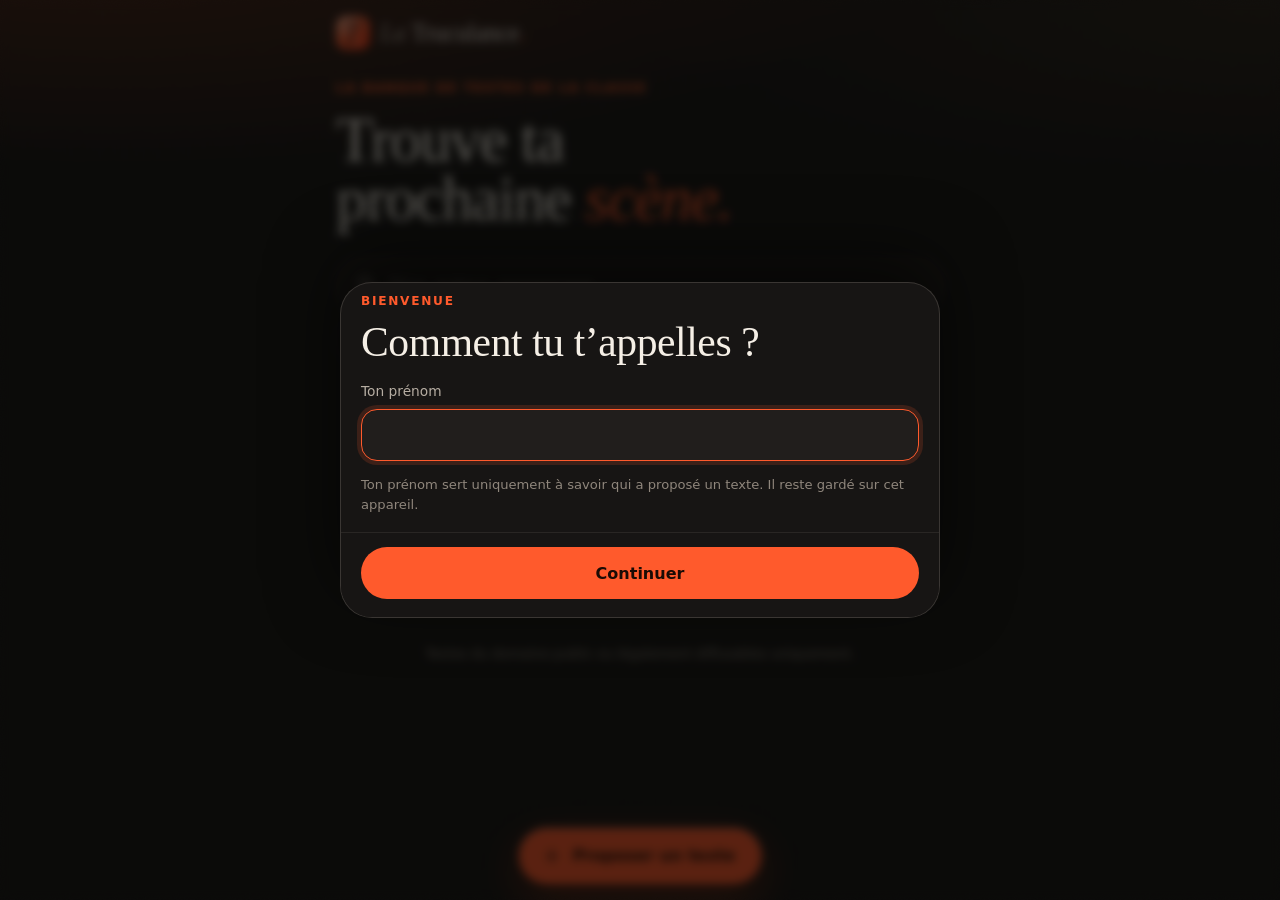
==== index.html @ 835ed716 "Add files via upload" ====
<!DOCTYPE html>
<html lang="fr">
<head>
  <meta charset="UTF-8">
  <meta name="viewport" content="width=device-width, initial-scale=1, viewport-fit=cover">
  <title>La Truculance</title>
  <meta name="description" content="La banque de textes de la classe : pièces, films, scènes. Cherche, filtre, lis.">
  <meta name="theme-color" content="#0f0e0d">
  <meta name="color-scheme" content="dark">
  <meta name="apple-mobile-web-app-capable" content="yes">
  <meta name="mobile-web-app-capable" content="yes">
  <meta name="apple-mobile-web-app-title" content="Truculance">
  <meta name="apple-mobile-web-app-status-bar-style" content="black-translucent">
  <link rel="manifest" href="manifest.webmanifest">
  <link rel="icon" href="favicon.svg" type="image/svg+xml">
  <link rel="apple-touch-icon" href="apple-touch-icon.png">
  <link rel="preload" href="fonts/instrument-serif-latin-400-normal.woff2" as="font" type="font/woff2" crossorigin>
  <link rel="preload" href="fonts/geist-latin-wght-normal.woff2" as="font" type="font/woff2" crossorigin>
  <link rel="stylesheet" href="style.css">
</head>
<body>
  <!-- Icônes : on les appelle avec <svg class="ico"><use href="#i-nom"/></svg> -->
  <svg width="0" height="0" style="position:absolute" aria-hidden="true" focusable="false">
    <symbol id="i-plus" viewBox="0 0 24 24"><path d="M12 5v14M5 12h14"/></symbol>
    <symbol id="i-loupe" viewBox="0 0 24 24"><circle cx="11" cy="11" r="6.5"/><path d="M16 16l4.5 4.5"/></symbol>
    <symbol id="i-reglages" viewBox="0 0 24 24"><path d="M4 7h9M17 7h3M4 17h3M11 17h9"/><circle cx="15" cy="7" r="2"/><circle cx="9" cy="17" r="2"/></symbol>
    <symbol id="i-fleche" viewBox="0 0 24 24"><path d="M7 17L17 7M8.5 7H17v8.5"/></symbol>
    <symbol id="i-fermer" viewBox="0 0 24 24"><path d="M6 6l12 12M18 6L6 18"/></symbol>
    <symbol id="i-menu" viewBox="0 0 24 24"><path d="M5 8h14M5 12h14M5 16h9"/></symbol>
    <symbol id="i-partager" viewBox="0 0 24 24"><path d="M12 3v12M8 7l4-4 4 4M7 10H6a1 1 0 0 0-1 1v8a1 1 0 0 0 1 1h12a1 1 0 0 0 1-1v-8a1 1 0 0 0-1-1h-1"/></symbol>
    <symbol id="i-ecran" viewBox="0 0 24 24"><rect x="4" y="4" width="16" height="16" rx="4"/><path d="M12 8.5v7M8.5 12h7"/></symbol>
    <symbol id="i-points" viewBox="0 0 24 24"><circle cx="12" cy="5.5" r="1.2"/><circle cx="12" cy="12" r="1.2"/><circle cx="12" cy="18.5" r="1.2"/></symbol>
  </svg>

  <header class="haut">
    <a class="logo" href="./" aria-label="La Truculance, accueil">
      <img src="favicon.svg" alt="" width="34" height="34">
      <span><i>La</i> Truculance<b>.</b></span>
    </a>
    <button id="nom-utilisateur" class="avatar" type="button" hidden></button>
  </header>

  <main>
    <section class="hero">
      <p class="kicker">La banque de textes de la classe</p>
      <h1>Trouve ta prochaine <em>scène.</em></h1>
    </section>

    <div class="outils">
      <label class="recherche">
        <svg class="ico" aria-hidden="true"><use href="#i-loupe"/></svg>
        <input id="recherche" type="search" placeholder="Titre, auteur, personnage…" aria-label="Rechercher un texte" enterkeyhint="search" autocomplete="off" autocapitalize="off" spellcheck="false">
      </label>
      <div class="rapide" id="rapide">
        <button id="ouvrir-filtres" class="chip chip-filtres" type="button">
          <svg class="ico" aria-hidden="true"><use href="#i-reglages"/></svg>
          <span>Filtres</span>
          <b id="nb-filtres" hidden>0</b>
        </button>
      </div>
    </div>

    <p id="compteur" aria-live="polite"></p>
    <section id="liste" class="liste"></section>

    <footer class="pied">
      <p>Textes du domaine public ou légalement diffusables uniquement.</p>
      <button id="installer-lien" class="lien" type="button" hidden>Installer l’app sur ton écran d’accueil</button>
    </footer>
  </main>

  <button id="proposer" class="proposer" type="button" hidden>
    <svg class="ico" aria-hidden="true"><use href="#i-plus"/></svg><span>Proposer un texte</span>
  </button>

  <!-- Filtres -->
  <dialog id="filtres-dialog" class="feuille" aria-labelledby="filtres-titre">
    <div class="feuille-tete">
      <h2 id="filtres-titre">Filtres</h2>
      <button id="fermer-filtres" class="fermer" type="button" aria-label="Fermer">
        <svg class="ico" aria-hidden="true"><use href="#i-fermer"/></svg>
      </button>
    </div>
    <div class="feuille-corps" id="groupes"></div>
    <div class="feuille-pied pied-filtres">
      <button id="reinitialiser" class="secondaire" type="button">Réinitialiser</button>
      <button id="appliquer" class="principal" type="button">Voir les textes</button>
    </div>
  </dialog>

  <!-- Prénom (première visite) -->
  <dialog id="identite" class="feuille" aria-labelledby="identite-titre">
    <form id="form-identite" method="dialog">
      <div class="feuille-corps">
        <p class="kicker">Bienvenue</p>
        <h2 id="identite-titre" class="grand-titre">Comment tu t’appelles&nbsp;?</h2>
        <label class="champ">Ton prénom
          <input id="pseudo" required maxlength="40" autocomplete="given-name" enterkeyhint="done">
        </label>
        <p class="droits">Ton prénom sert uniquement à savoir qui a proposé un texte. Il reste gardé sur cet appareil.</p>
      </div>
      <div class="feuille-pied">
        <button type="submit" class="principal plein">Continuer</button>
      </div>
    </form>
  </dialog>

  <!-- Proposer un texte -->
  <dialog id="dialogue" class="feuille" aria-labelledby="proposer-titre">
    <form id="formulaire" autocomplete="off">
      <div class="feuille-tete">
        <h2 id="proposer-titre">Proposer un texte</h2>
      </div>
      <div class="feuille-corps">
        <label class="champ champ-pdf">Ton PDF (5 Mo max) — je remplis le reste pour toi
          <input name="pdf" type="file" accept="application/pdf">
        </label>
        <p id="auto-info" class="auto-info" role="status"></p>
        <label class="champ">Ou lien vers le texte <input name="lien" type="url" maxlength="500" placeholder="https://"></label>

        <label class="champ">Format <select name="format" id="f-format" required></select></label>
        <label class="champ">Titre <input name="titre" required maxlength="150"></label>
        <label class="champ">Auteur·ice (ou réalisateur·ice) <input name="auteur" required maxlength="100"></label>
        <label class="champ">Personnage(s) <input name="personnages" required maxlength="150"></label>
        <div class="grille2">
          <label class="champ">Échéance <select name="echeance" id="f-echeance" required></select></label>
          <label class="champ">Type de scène <select name="type" id="f-type" required></select></label>
          <label class="champ">Siècle <select name="siecle" id="f-siecle" required></select></label>
          <label class="champ">Registre <select name="registre" id="f-registre" required></select></label>
        </div>
        <label class="champ">Durée approximative (minutes) <input name="duree" type="number" inputmode="numeric" min="1" max="60" required></label>
        <label class="champ">Prénom <input name="prenom" required maxlength="40"></label>
        <label class="champ">Code de la classe <input name="code" required maxlength="60" autocapitalize="off"></label>
        <input class="piege" name="site" tabindex="-1" aria-hidden="true">
        <p class="droits">Le texte doit être du domaine public ou légalement diffusable. Il apparaîtra sur le site après validation.</p>
      </div>
      <div class="feuille-pied">
        <p id="statut" role="status"></p>
        <div class="actions">
          <button type="button" id="annuler" class="secondaire">Annuler</button>
          <button type="submit" id="envoyer" class="principal">Envoyer</button>
        </div>
      </div>
    </form>
  </dialog>

  <!-- Installer l'app -->
  <dialog id="installer" class="feuille" aria-labelledby="installer-titre">
    <div class="feuille-tete">
      <div class="installer-icone"><img src="icon-192.png" alt="" width="48" height="48"></div>
      <button id="fermer-installer" class="fermer" type="button" aria-label="Fermer">
        <svg class="ico" aria-hidden="true"><use href="#i-fermer"/></svg>
      </button>
    </div>
    <div class="feuille-corps">
      <p class="kicker">Application</p>
      <h2 id="installer-titre" class="grand-titre">Installe La&nbsp;Truculance</h2>
      <p class="installer-texte">Ajoute le site à ton écran d’accueil : il s’ouvre en plein écran comme une vraie app, et le catalogue reste accessible même sans connexion.</p>
      <ol id="installer-etapes" class="etapes"></ol>
      <p id="installer-note" class="droits"></p>
    </div>
    <div class="feuille-pied">
      <button id="installer-action" class="principal plein" type="button" hidden>Installer l’application</button>
      <button id="installer-plus-tard" class="secondaire plein" type="button">Plus tard</button>
    </div>
  </dialog>

  <script src="config.js"></script>
  <script src="script.js"></script>
  <script src="extraction.js"></script>
  <script src="envoi.js"></script>
  <script src="identite.js"></script>
  <script src="installer.js"></script>
  <script>
    if ("serviceWorker" in navigator) navigator.serviceWorker.register("sw.js");
  </script>
</body>
</html>
---- style.css ----
/* La Truculance — thème sombre, éditorial, pensé pour le téléphone. */

@font-face {
  font-family: "Instrument Serif";
  src: url("fonts/instrument-serif-latin-400-normal.woff2") format("woff2");
  font-weight: 400;
  font-style: normal;
  font-display: swap;
}
@font-face {
  font-family: "Instrument Serif";
  src: url("fonts/instrument-serif-latin-400-italic.woff2") format("woff2");
  font-weight: 400;
  font-style: italic;
  font-display: swap;
}
@font-face {
  font-family: "Geist";
  src: url("fonts/geist-latin-wght-normal.woff2") format("woff2");
  font-weight: 100 900;
  font-style: normal;
  font-display: swap;
}

:root {
  color-scheme: dark;

  --bg: #0f0e0d;
  --surface: #171514;
  --surface-2: #211e1c;
  --surface-3: #2c2825;
  --ligne: rgba(255, 240, 225, .08);
  --ligne-forte: rgba(255, 240, 225, .15);

  --texte: #f5efe6;
  --doux: #b6ada2;
  --faible: #8f867c;

  --accent: #ff5a2c;
  --sur-accent: #1a0b05;
  --erreur: #ff8a7a;

  --serif: "Instrument Serif", "Iowan Old Style", Georgia, serif;
  --sans: "Geist", system-ui, -apple-system, "Segoe UI", sans-serif;

  --marge: max(16px, env(safe-area-inset-left), env(safe-area-inset-right));
  --grain: url("data:image/svg+xml,%3Csvg xmlns='http://www.w3.org/2000/svg' width='180' height='180'%3E%3Cfilter id='n'%3E%3CfeTurbulence type='fractalNoise' baseFrequency='.85' numOctaves='2' stitchTiles='stitch'/%3E%3CfeColorMatrix values='0 0 0 0 1 0 0 0 0 1 0 0 0 0 1 0 0 0 .9 0'/%3E%3C/filter%3E%3Crect width='100%25' height='100%25' filter='url(%23n)' opacity='.09'/%3E%3C/svg%3E");
}

* { box-sizing: border-box; -webkit-tap-highlight-color: transparent; }

/* Sans ça, un « display » défini plus bas l'emporterait sur l'attribut hidden. */
[hidden] { display: none !important; }

html {
  background-color: var(--bg);
  background-image: var(--grain);
  -webkit-text-size-adjust: 100%;
}

/* Lueur chaude en haut de page. */
body::before {
  content: "";
  position: absolute;
  inset: 0 0 auto 0;
  height: 560px;
  background:
    radial-gradient(110% 70% at 8% -12%, rgba(255, 90, 44, .24), transparent 60%),
    radial-gradient(80% 50% at 100% 0%, rgba(255, 170, 110, .08), transparent 65%);
  pointer-events: none;
  z-index: -1;
}

/* Voile sous la barre d'état de l'iPhone quand l'app est installée. */
html::before {
  content: "";
  position: fixed;
  inset: 0 0 auto 0;
  height: env(safe-area-inset-top);
  background: linear-gradient(rgba(15, 14, 13, .92), rgba(15, 14, 13, 0));
  pointer-events: none;
  z-index: 60;
}

body {
  position: relative;
  isolation: isolate;
  margin: 0;
  min-height: 100dvh;
  color: var(--texte);
  font-family: var(--sans);
  font-size: 16px;
  line-height: 1.45;
  -webkit-font-smoothing: antialiased;
}

button, input, select { font: inherit; color: inherit; }
button { cursor: pointer; touch-action: manipulation; }
:focus-visible { outline: 2px solid var(--accent); outline-offset: 3px; }

.ico {
  width: 22px;
  height: 22px;
  flex: none;
  fill: none;
  stroke: currentColor;
  stroke-width: 1.8;
  stroke-linecap: round;
  stroke-linejoin: round;
}

/* ---------- En-tête ---------- */

.haut {
  display: flex;
  align-items: center;
  justify-content: space-between;
  max-width: 640px;
  margin: 0 auto;
  padding: calc(env(safe-area-inset-top) + 16px) var(--marge) 0;
}
.logo {
  display: inline-flex;
  align-items: center;
  gap: 10px;
  color: var(--texte);
  font: 400 1.55rem/1 var(--serif);
  letter-spacing: -.01em;
  text-decoration: none;
}
.logo img { display: block; border-radius: 10px; }
.logo i { color: var(--doux); }
.logo b { color: var(--accent); font-weight: 400; }

.avatar {
  display: grid;
  place-items: center;
  width: 42px;
  height: 42px;
  padding: 0;
  border: 1px solid var(--ligne-forte);
  border-radius: 50%;
  background: var(--surface-2);
  font-weight: 600;
  text-transform: uppercase;
}

main {
  max-width: 640px;
  margin: 0 auto;
  padding: 0 var(--marge) calc(130px + env(safe-area-inset-bottom));
}

/* ---------- Accueil ---------- */

.kicker {
  margin: 0;
  color: var(--accent);
  font-size: .76rem;
  font-weight: 600;
  letter-spacing: .14em;
  text-transform: uppercase;
}
.hero { padding: 30px 0 20px; }
.hero h1 {
  margin: 12px 0 0;
  font: 400 clamp(2.7rem, 13vw, 3.9rem)/.95 var(--serif);
  letter-spacing: -.02em;
  text-wrap: balance;
}
.hero h1 em { color: var(--accent); }

/* Transparente au repos ; la classe « colle » (ajoutée par script.js) donne l'effet verre une fois collée en haut. */
.outils {
  position: sticky;
  top: env(safe-area-inset-top);
  z-index: 20;
  margin: 0 calc(-1 * var(--marge));
  padding: 10px var(--marge) 8px;
  border-bottom: 1px solid transparent;
  transition: background-color .25s, border-color .25s;
}
.outils.colle {
  background: rgba(15, 14, 13, .78);
  -webkit-backdrop-filter: blur(20px) saturate(1.4);
  backdrop-filter: blur(20px) saturate(1.4);
  border-bottom-color: var(--ligne);
}

.recherche {
  display: flex;
  align-items: center;
  gap: 10px;
  height: 54px;
  padding: 0 18px;
  border: 1px solid var(--ligne-forte);
  border-radius: 999px;
  background: var(--surface-2);
  color: var(--doux);
  transition: border-color .2s, box-shadow .2s;
}
.recherche:focus-within {
  border-color: var(--accent);
  box-shadow: 0 0 0 4px rgba(255, 90, 44, .16);
}
.recherche input {
  flex: 1;
  min-width: 0;
  height: 100%;
  border: 0;
  outline: 0;
  background: none;
  color: var(--texte);
  font-size: 16px;
}
.recherche input::placeholder { color: var(--faible); }
.recherche input::-webkit-search-cancel-button { filter: invert(1) opacity(.55); }

.rapide {
  display: flex;
  gap: 8px;
  margin: 10px calc(-1 * var(--marge)) 0;
  padding: 0 var(--marge) 2px;
  overflow-x: auto;
  scrollbar-width: none;
  -webkit-mask-image: linear-gradient(to right, #000 calc(100% - 32px), transparent);
  mask-image: linear-gradient(to right, #000 calc(100% - 32px), transparent);
}
.rapide::-webkit-scrollbar { display: none; }

.chip {
  display: inline-flex;
  align-items: center;
  gap: 8px;
  flex: none;
  height: 42px;
  padding: 0 17px;
  border: 1px solid var(--ligne-forte);
  border-radius: 999px;
  background: var(--surface);
  font-size: .92rem;
  font-weight: 500;
  white-space: nowrap;
  transition: background .15s, color .15s, transform .15s;
}
.chip:active { transform: scale(.96); }
.chip.actif {
  border-color: transparent;
  background: var(--texte);
  color: #17120e;
}
.chip-filtres .ico { width: 18px; height: 18px; }
.chip-filtres b {
  display: grid;
  place-items: center;
  min-width: 20px;
  height: 20px;
  padding: 0 5px;
  border-radius: 10px;
  background: var(--accent);
  color: var(--sur-accent);
  font-size: .74rem;
  font-weight: 700;
}

#compteur {
  margin: 20px 4px 12px;
  color: var(--doux);
  font-size: .74rem;
  font-weight: 600;
  letter-spacing: .12em;
  text-transform: uppercase;
}

/* ---------- Cartes ---------- */

.liste { display: grid; gap: 14px; }

.carte {
  padding: 20px;
  border: 1px solid var(--ligne);
  border-radius: 28px;
  background:
    linear-gradient(180deg, rgba(255, 255, 255, .045), rgba(255, 255, 255, 0) 45%),
    var(--surface);
}
.carte.entree { animation: monte .55s cubic-bezier(.2, .8, .25, 1) both; animation-delay: calc(var(--i, 0) * 55ms); }

.carte-haut {
  display: flex;
  align-items: center;
  justify-content: space-between;
  gap: 12px;
  margin-bottom: 16px;
}
.pastille {
  display: inline-flex;
  align-items: center;
  gap: 8px;
  font-size: .72rem;
  font-weight: 600;
  letter-spacing: .1em;
  text-transform: uppercase;
}
.pastille::before {
  content: "";
  width: 7px;
  height: 7px;
  border-radius: 50%;
  background: var(--accent);
  box-shadow: 0 0 10px var(--accent);
}
.duree {
  padding: 3px 11px;
  border: 1px solid var(--ligne-forte);
  border-radius: 999px;
  color: var(--doux);
  font-size: .8rem;
  font-variant-numeric: tabular-nums;
}

.carte h2 {
  margin: 0;
  font: 400 clamp(1.9rem, 8.4vw, 2.3rem)/1.02 var(--serif);
  letter-spacing: -.01em;
  text-wrap: balance;
}
.carte .auteur { margin: 9px 0 0; color: var(--doux); font-size: .95rem; }

.carte .etiquette {
  margin: 18px 0 3px;
  color: var(--faible);
  font-size: .68rem;
  font-weight: 600;
  letter-spacing: .14em;
  text-transform: uppercase;
}
.carte .perso { margin: 0; font-size: 1.02rem; font-weight: 500; }

.tags { display: flex; flex-wrap: wrap; gap: 6px; margin-top: 16px; }
.tag {
  padding: 5px 11px;
  border-radius: 999px;
  background: var(--surface-2);
  color: var(--doux);
  font-size: .8rem;
}

.carte-pied { display: flex; gap: 8px; margin-top: 20px; }
.lire {
  display: inline-flex;
  flex: 1;
  align-items: center;
  justify-content: center;
  gap: 8px;
  min-height: 52px;
  border-radius: 999px;
  background: var(--texte);
  color: #17120e;
  font-weight: 600;
  text-decoration: none;
  transition: transform .15s;
}
.lire:active { transform: scale(.97); }
.indispo {
  display: flex;
  flex: 1;
  align-items: center;
  justify-content: center;
  min-height: 52px;
  border: 1px dashed var(--ligne-forte);
  border-radius: 999px;
  color: var(--faible);
  font-size: .92rem;
}
.prenom { margin: 14px 4px 0; color: var(--faible); font-size: .8rem; }

.carte.sq { min-height: 250px; border-color: transparent; }
.carte.sq > i {
  display: block;
  height: 18px;
  margin-bottom: 14px;
  border-radius: 9px;
  background: linear-gradient(100deg, var(--surface-2) 30%, var(--surface-3) 50%, var(--surface-2) 70%) 0 0 / 250% 100%;
  animation: reflet 1.4s linear infinite;
}
.carte.sq > i:nth-child(1) { width: 35%; }
.carte.sq > i:nth-child(2) { width: 80%; height: 34px; }
.carte.sq > i:nth-child(3) { width: 50%; }

.vide { padding: 36px 12px; text-align: center; }
.vide strong { display: block; font: 400 2rem/1.1 var(--serif); }
.vide p { margin: 8px 0 18px; color: var(--doux); }

.pied { padding: 40px 4px 0; color: var(--faible); font-size: .82rem; text-align: center; }
.pied p { margin: 0 0 6px; }
.lien {
  padding: 10px;
  border: 0;
  background: none;
  color: var(--doux);
  font-size: .85rem;
  text-decoration: underline;
  text-underline-offset: 3px;
}

/* ---------- Bouton « Proposer » flottant ---------- */

.proposer {
  position: fixed;
  left: 50%;
  bottom: calc(env(safe-area-inset-bottom) + 16px);
  z-index: 40;
  display: inline-flex;
  align-items: center;
  gap: 10px;
  width: max-content;
  min-height: 56px;
  padding: 0 26px 0 22px;
  white-space: nowrap;
  border: 0;
  border-radius: 999px;
  background: var(--accent);
  color: var(--sur-accent);
  font-size: 1rem;
  font-weight: 650;
  box-shadow: 0 14px 40px rgba(255, 90, 44, .32), 0 4px 16px rgba(0, 0, 0, .5), inset 0 1px 0 rgba(255, 255, 255, .35);
  transform: translateX(-50%);
  transition: transform .15s;
}
.proposer:active { transform: translateX(-50%) scale(.96); }

/* ---------- Feuilles (fenêtres qui montent du bas) ---------- */

dialog { color: var(--texte); }
dialog::backdrop {
  background: rgba(6, 5, 4, .66);
  -webkit-backdrop-filter: blur(5px);
  backdrop-filter: blur(5px);
  animation: fondu .3s both;
}
dialog.feuille {
  width: min(100%, 600px);
  max-width: 100%;
  max-height: min(92dvh, 880px);
  margin: auto auto 0;
  padding: 0;
  overflow: hidden;
  border: 0;
  border-top: 1px solid var(--ligne-forte);
  border-radius: 32px 32px 0 0;
  background: var(--surface);
  box-shadow: 0 -24px 70px rgba(0, 0, 0, .6);
}
dialog.feuille[open] {
  display: flex;
  flex-direction: column;
  animation: glisse .4s cubic-bezier(.2, .9, .25, 1);
}
dialog.feuille form { display: flex; flex: 1; flex-direction: column; min-height: 0; }

.feuille-tete {
  display: flex;
  align-items: center;
  justify-content: space-between;
  padding: 20px 20px 4px;
}
.feuille-tete h2 { margin: 0; font: 400 1.75rem/1 var(--serif); }
.feuille-corps {
  flex: 1 1 auto;
  min-height: 0;
  padding: 10px 20px 18px;
  overflow-y: auto;
  overscroll-behavior: contain;
}
.feuille-pied {
  display: flex;
  flex-direction: column;
  gap: 10px;
  padding: 14px 20px calc(18px + env(safe-area-inset-bottom));
  border-top: 1px solid var(--ligne);
  background: var(--surface);
}
.pied-filtres { flex-direction: row; align-items: center; }
.pied-filtres .principal { flex: 1; }

.grand-titre { margin: 12px 0 18px; font: 400 clamp(2.1rem, 9vw, 2.6rem)/1 var(--serif); letter-spacing: -.01em; }

.fermer {
  display: grid;
  place-items: center;
  width: 42px;
  height: 42px;
  padding: 0;
  border: 0;
  border-radius: 50%;
  background: var(--surface-2);
  color: var(--doux);
}

.principal, .secondaire {
  min-height: 52px;
  padding: 0 26px;
  border-radius: 999px;
  font-weight: 600;
  transition: transform .15s, opacity .15s;
}
.principal:active, .secondaire:active { transform: scale(.97); }
.principal { border: 0; background: var(--accent); color: var(--sur-accent); }
.secondaire { border: 1px solid var(--ligne-forte); background: none; color: var(--texte); }
.plein { width: 100%; }
button:disabled { opacity: .5; }

/* Groupes de filtres dans la feuille */
.groupe { padding: 14px 0 6px; }
.groupe + .groupe { border-top: 1px solid var(--ligne); }
.groupe h3 {
  margin: 0 0 10px;
  color: var(--faible);
  font-size: .72rem;
  font-weight: 600;
  letter-spacing: .14em;
  text-transform: uppercase;
}
.chips { display: flex; flex-wrap: wrap; gap: 8px; padding-bottom: 8px; }

/* Formulaires */
.champ { display: block; margin-bottom: 14px; color: var(--doux); font-size: .86rem; font-weight: 500; }
.champ input, .champ select {
  display: block;
  width: 100%;
  height: 52px;
  margin-top: 7px;
  padding: 0 15px;
  border: 1px solid var(--ligne-forte);
  border-radius: 16px;
  background: var(--surface-2);
  color: var(--texte);
  font-size: 16px;
  transition: border-color .2s, box-shadow .2s;
}
.champ input:focus, .champ select:focus {
  outline: 0;
  border-color: var(--accent);
  box-shadow: 0 0 0 4px rgba(255, 90, 44, .16);
}
.champ select {
  padding-right: 40px;
  appearance: none;
  -webkit-appearance: none;
  background-image: url("data:image/svg+xml,%3Csvg xmlns='http://www.w3.org/2000/svg' width='24' height='24' viewBox='0 0 24 24' fill='none' stroke='%23b6ada2' stroke-width='2' stroke-linecap='round' stroke-linejoin='round'%3E%3Cpath d='M6 9l6 6 6-6'/%3E%3C/svg%3E");
  background-repeat: no-repeat;
  background-position: right 12px center;
}
.champ input[type="file"] { height: auto; padding: 9px; }
.champ input[type="file"]::file-selector-button {
  margin-right: 12px;
  padding: 9px 16px;
  border: 0;
  border-radius: 999px;
  background: var(--surface-3);
  color: var(--texte);
  font: inherit;
  font-weight: 600;
}
.grille2 { display: grid; grid-template-columns: 1fr 1fr; gap: 0 12px; }
.piege { position: absolute; left: -9999px; }
.droits { margin: 4px 0 0; color: var(--faible); font-size: .82rem; line-height: 1.5; }

#statut { min-height: 1.3em; margin: 0; color: var(--doux); font-size: .9rem; }
#statut.erreur { color: var(--erreur); }
.actions { display: flex; gap: 10px; }
.actions .principal { flex: 1; }

/* Installation de l'app */
.installer-icone img { display: block; border-radius: 12px; }
.installer-texte { margin: 0; color: var(--doux); line-height: 1.55; }
.etapes {
  display: grid;
  gap: 14px;
  margin: 22px 0 0;
  padding: 0;
  list-style: none;
  counter-reset: etape;
}
.etapes:empty { display: none; }
.etapes li { display: flex; align-items: center; gap: 14px; counter-increment: etape; }
.etapes li::before {
  content: counter(etape);
  display: grid;
  place-items: center;
  flex: none;
  width: 32px;
  height: 32px;
  border-radius: 50%;
  background: rgba(255, 90, 44, .16);
  color: var(--accent);
  font-size: .86rem;
  font-weight: 700;
}
.picto {
  display: inline-grid;
  place-items: center;
  width: 30px;
  height: 30px;
  margin: 0 3px;
  border-radius: 9px;
  background: var(--surface-3);
  vertical-align: middle;
}
.picto .ico { width: 18px; height: 18px; }
.etapes b { font-weight: 600; }
#installer-note { margin-top: 18px; }

/* ---------- Animations ---------- */

@keyframes monte { from { opacity: 0; transform: translateY(18px); } }
@keyframes glisse { from { transform: translateY(100%); } }
@keyframes fondu { from { opacity: 0; } }
@keyframes reflet { to { background-position: -150% 0; } }

@media (hover: hover) {
  .chip:hover:not(.actif) { background: var(--surface-3); }
  .lire:hover { background: #fff; }
}

@media (prefers-reduced-motion: reduce) {
  *, *::before, *::after { animation: none !important; transition: none !important; scroll-behavior: auto !important; }
}

/* Écrans larges : la feuille devient une fenêtre centrée. */
@media (min-width: 700px) {
  dialog.feuille { margin: auto; border-radius: 32px; border: 1px solid var(--ligne-forte); }
}

/* Remplissage automatique à partir du PDF */
.champ-pdf {
  padding: 16px;
  border: 1.5px dashed rgba(255, 90, 44, .45);
  border-radius: 22px;
  background: rgba(255, 90, 44, .05);
  color: var(--texte);
}
.champ-pdf input[type="file"] { background: var(--surface); }
.auto-info { margin: -4px 2px 18px; color: var(--doux); font-size: .86rem; line-height: 1.45; }
.auto-info:empty { display: none; }
.auto-info.erreur { color: var(--erreur); }
.champ input.auto, .champ select.auto { border-color: rgba(255, 90, 44, .6); }
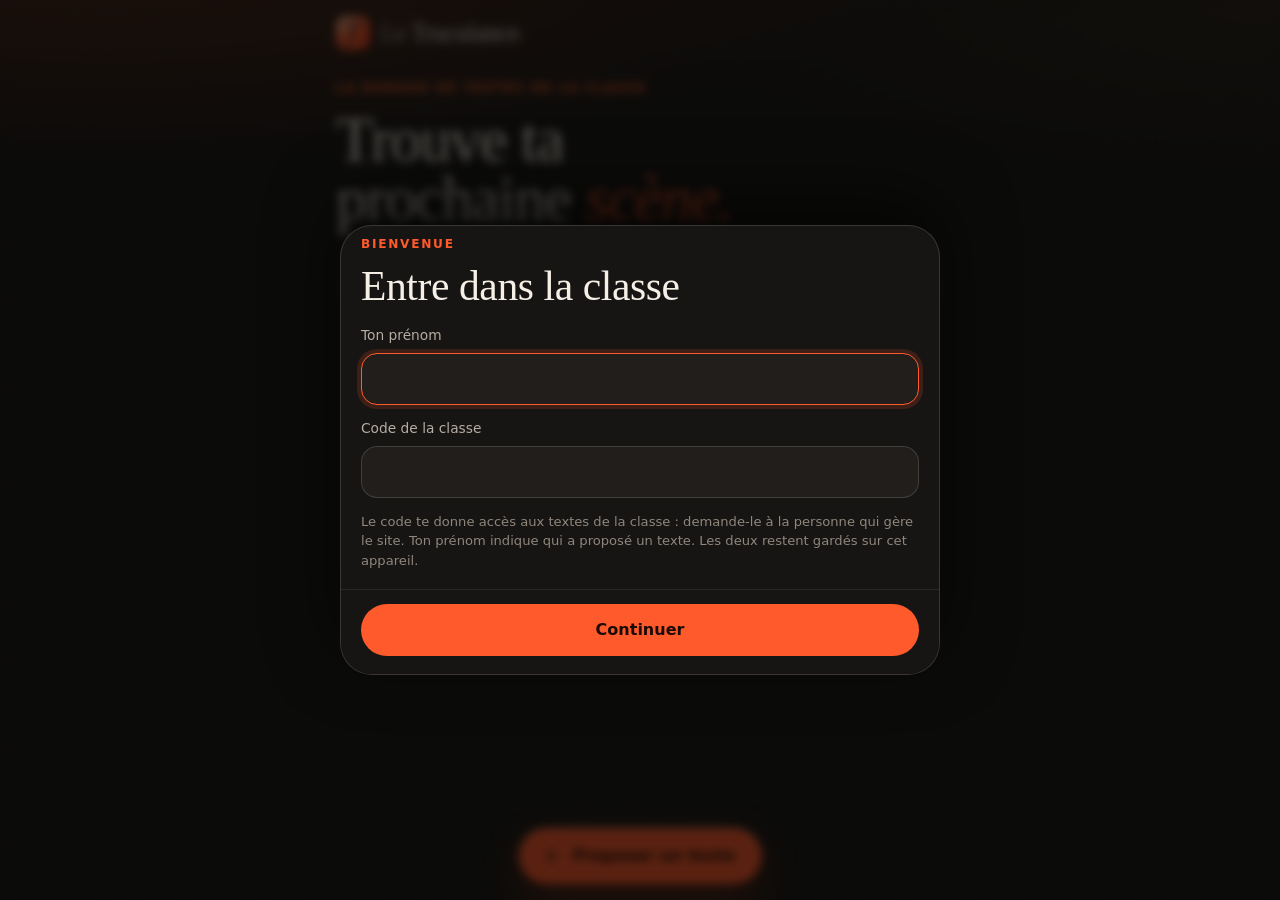
==== commit 025d5b72: "Add files via upload" ====
--- a/index.html
+++ b/index.html
@@ -1,178 +1,182 @@
-<!DOCTYPE html>
-<html lang="fr">
-<head>
-  <meta charset="UTF-8">
-  <meta name="viewport" content="width=device-width, initial-scale=1, viewport-fit=cover">
-  <title>La Truculance</title>
-  <meta name="description" content="La banque de textes de la classe : pièces, films, scènes. Cherche, filtre, lis.">
-  <meta name="theme-color" content="#0f0e0d">
-  <meta name="color-scheme" content="dark">
-  <meta name="apple-mobile-web-app-capable" content="yes">
-  <meta name="mobile-web-app-capable" content="yes">
-  <meta name="apple-mobile-web-app-title" content="Truculance">
-  <meta name="apple-mobile-web-app-status-bar-style" content="black-translucent">
-  <link rel="manifest" href="manifest.webmanifest">
-  <link rel="icon" href="favicon.svg" type="image/svg+xml">
-  <link rel="apple-touch-icon" href="apple-touch-icon.png">
-  <link rel="preload" href="fonts/instrument-serif-latin-400-normal.woff2" as="font" type="font/woff2" crossorigin>
-  <link rel="preload" href="fonts/geist-latin-wght-normal.woff2" as="font" type="font/woff2" crossorigin>
-  <link rel="stylesheet" href="style.css">
-</head>
-<body>
-  <!-- Icônes : on les appelle avec <svg class="ico"><use href="#i-nom"/></svg> -->
-  <svg width="0" height="0" style="position:absolute" aria-hidden="true" focusable="false">
-    <symbol id="i-plus" viewBox="0 0 24 24"><path d="M12 5v14M5 12h14"/></symbol>
-    <symbol id="i-loupe" viewBox="0 0 24 24"><circle cx="11" cy="11" r="6.5"/><path d="M16 16l4.5 4.5"/></symbol>
-    <symbol id="i-reglages" viewBox="0 0 24 24"><path d="M4 7h9M17 7h3M4 17h3M11 17h9"/><circle cx="15" cy="7" r="2"/><circle cx="9" cy="17" r="2"/></symbol>
-    <symbol id="i-fleche" viewBox="0 0 24 24"><path d="M7 17L17 7M8.5 7H17v8.5"/></symbol>
-    <symbol id="i-fermer" viewBox="0 0 24 24"><path d="M6 6l12 12M18 6L6 18"/></symbol>
-    <symbol id="i-menu" viewBox="0 0 24 24"><path d="M5 8h14M5 12h14M5 16h9"/></symbol>
-    <symbol id="i-partager" viewBox="0 0 24 24"><path d="M12 3v12M8 7l4-4 4 4M7 10H6a1 1 0 0 0-1 1v8a1 1 0 0 0 1 1h12a1 1 0 0 0 1-1v-8a1 1 0 0 0-1-1h-1"/></symbol>
-    <symbol id="i-ecran" viewBox="0 0 24 24"><rect x="4" y="4" width="16" height="16" rx="4"/><path d="M12 8.5v7M8.5 12h7"/></symbol>
-    <symbol id="i-points" viewBox="0 0 24 24"><circle cx="12" cy="5.5" r="1.2"/><circle cx="12" cy="12" r="1.2"/><circle cx="12" cy="18.5" r="1.2"/></symbol>
-  </svg>
-
-  <header class="haut">
-    <a class="logo" href="./" aria-label="La Truculance, accueil">
-      <img src="favicon.svg" alt="" width="34" height="34">
-      <span><i>La</i> Truculance<b>.</b></span>
-    </a>
-    <button id="nom-utilisateur" class="avatar" type="button" hidden></button>
-  </header>
-
-  <main>
-    <section class="hero">
-      <p class="kicker">La banque de textes de la classe</p>
-      <h1>Trouve ta prochaine <em>scène.</em></h1>
-    </section>
-
-    <div class="outils">
-      <label class="recherche">
-        <svg class="ico" aria-hidden="true"><use href="#i-loupe"/></svg>
-        <input id="recherche" type="search" placeholder="Titre, auteur, personnage…" aria-label="Rechercher un texte" enterkeyhint="search" autocomplete="off" autocapitalize="off" spellcheck="false">
-      </label>
-      <div class="rapide" id="rapide">
-        <button id="ouvrir-filtres" class="chip chip-filtres" type="button">
-          <svg class="ico" aria-hidden="true"><use href="#i-reglages"/></svg>
-          <span>Filtres</span>
-          <b id="nb-filtres" hidden>0</b>
-        </button>
-      </div>
-    </div>
-
-    <p id="compteur" aria-live="polite"></p>
-    <section id="liste" class="liste"></section>
-
-    <footer class="pied">
-      <p>Textes du domaine public ou légalement diffusables uniquement.</p>
-      <button id="installer-lien" class="lien" type="button" hidden>Installer l’app sur ton écran d’accueil</button>
-    </footer>
-  </main>
-
-  <button id="proposer" class="proposer" type="button" hidden>
-    <svg class="ico" aria-hidden="true"><use href="#i-plus"/></svg><span>Proposer un texte</span>
-  </button>
-
-  <!-- Filtres -->
-  <dialog id="filtres-dialog" class="feuille" aria-labelledby="filtres-titre">
-    <div class="feuille-tete">
-      <h2 id="filtres-titre">Filtres</h2>
-      <button id="fermer-filtres" class="fermer" type="button" aria-label="Fermer">
-        <svg class="ico" aria-hidden="true"><use href="#i-fermer"/></svg>
-      </button>
-    </div>
-    <div class="feuille-corps" id="groupes"></div>
-    <div class="feuille-pied pied-filtres">
-      <button id="reinitialiser" class="secondaire" type="button">Réinitialiser</button>
-      <button id="appliquer" class="principal" type="button">Voir les textes</button>
-    </div>
-  </dialog>
-
-  <!-- Prénom (première visite) -->
-  <dialog id="identite" class="feuille" aria-labelledby="identite-titre">
-    <form id="form-identite" method="dialog">
-      <div class="feuille-corps">
-        <p class="kicker">Bienvenue</p>
-        <h2 id="identite-titre" class="grand-titre">Comment tu t’appelles&nbsp;?</h2>
-        <label class="champ">Ton prénom
-          <input id="pseudo" required maxlength="40" autocomplete="given-name" enterkeyhint="done">
-        </label>
-        <p class="droits">Ton prénom sert uniquement à savoir qui a proposé un texte. Il reste gardé sur cet appareil.</p>
-      </div>
-      <div class="feuille-pied">
-        <button type="submit" class="principal plein">Continuer</button>
-      </div>
-    </form>
-  </dialog>
-
-  <!-- Proposer un texte -->
-  <dialog id="dialogue" class="feuille" aria-labelledby="proposer-titre">
-    <form id="formulaire" autocomplete="off">
-      <div class="feuille-tete">
-        <h2 id="proposer-titre">Proposer un texte</h2>
-      </div>
-      <div class="feuille-corps">
-        <label class="champ champ-pdf">Ton PDF (5 Mo max) — je remplis le reste pour toi
-          <input name="pdf" type="file" accept="application/pdf">
-        </label>
-        <p id="auto-info" class="auto-info" role="status"></p>
-        <label class="champ">Ou lien vers le texte <input name="lien" type="url" maxlength="500" placeholder="https://"></label>
-
-        <label class="champ">Format <select name="format" id="f-format" required></select></label>
-        <label class="champ">Titre <input name="titre" required maxlength="150"></label>
-        <label class="champ">Auteur·ice (ou réalisateur·ice) <input name="auteur" required maxlength="100"></label>
-        <label class="champ">Personnage(s) <input name="personnages" required maxlength="150"></label>
-        <div class="grille2">
-          <label class="champ">Échéance <select name="echeance" id="f-echeance" required></select></label>
-          <label class="champ">Type de scène <select name="type" id="f-type" required></select></label>
-          <label class="champ">Siècle <select name="siecle" id="f-siecle" required></select></label>
-          <label class="champ">Registre <select name="registre" id="f-registre" required></select></label>
-        </div>
-        <label class="champ">Durée approximative (minutes) <input name="duree" type="number" inputmode="numeric" min="1" max="60" required></label>
-        <label class="champ">Prénom <input name="prenom" required maxlength="40"></label>
-        <label class="champ">Code de la classe <input name="code" required maxlength="60" autocapitalize="off"></label>
-        <input class="piege" name="site" tabindex="-1" aria-hidden="true">
-        <p class="droits">Le texte doit être du domaine public ou légalement diffusable. Il apparaîtra sur le site après validation.</p>
-      </div>
-      <div class="feuille-pied">
-        <p id="statut" role="status"></p>
-        <div class="actions">
-          <button type="button" id="annuler" class="secondaire">Annuler</button>
-          <button type="submit" id="envoyer" class="principal">Envoyer</button>
-        </div>
-      </div>
-    </form>
-  </dialog>
-
-  <!-- Installer l'app -->
-  <dialog id="installer" class="feuille" aria-labelledby="installer-titre">
-    <div class="feuille-tete">
-      <div class="installer-icone"><img src="icon-192.png" alt="" width="48" height="48"></div>
-      <button id="fermer-installer" class="fermer" type="button" aria-label="Fermer">
-        <svg class="ico" aria-hidden="true"><use href="#i-fermer"/></svg>
-      </button>
-    </div>
-    <div class="feuille-corps">
-      <p class="kicker">Application</p>
-      <h2 id="installer-titre" class="grand-titre">Installe La&nbsp;Truculance</h2>
-      <p class="installer-texte">Ajoute le site à ton écran d’accueil : il s’ouvre en plein écran comme une vraie app, et le catalogue reste accessible même sans connexion.</p>
-      <ol id="installer-etapes" class="etapes"></ol>
-      <p id="installer-note" class="droits"></p>
-    </div>
-    <div class="feuille-pied">
-      <button id="installer-action" class="principal plein" type="button" hidden>Installer l’application</button>
-      <button id="installer-plus-tard" class="secondaire plein" type="button">Plus tard</button>
-    </div>
-  </dialog>
-
-  <script src="config.js"></script>
-  <script src="script.js"></script>
-  <script src="extraction.js"></script>
-  <script src="envoi.js"></script>
-  <script src="identite.js"></script>
-  <script src="installer.js"></script>
-  <script>
-    if ("serviceWorker" in navigator) navigator.serviceWorker.register("sw.js");
-  </script>
-</body>
-</html>
+<!DOCTYPE html>
+<html lang="fr">
+<head>
+  <meta charset="UTF-8">
+  <meta http-equiv="Content-Security-Policy" content="default-src 'none'; script-src 'self'; style-src 'self'; img-src 'self' data:; font-src 'self'; connect-src 'self' https://script.google.com https://script.googleusercontent.com; worker-src 'self'; manifest-src 'self'; base-uri 'none'; form-action 'none'; object-src 'none'">
+  <meta name="referrer" content="no-referrer">
+  <meta name="viewport" content="width=device-width, initial-scale=1, viewport-fit=cover">
+  <title>La Truculance</title>
+  <meta name="description" content="La banque de textes de la classe : pièces, films, scènes. Cherche, filtre, lis.">
+  <meta name="theme-color" content="#0f0e0d">
+  <meta name="color-scheme" content="dark">
+  <meta name="apple-mobile-web-app-capable" content="yes">
+  <meta name="mobile-web-app-capable" content="yes">
+  <meta name="apple-mobile-web-app-title" content="Truculance">
+  <meta name="apple-mobile-web-app-status-bar-style" content="black-translucent">
+  <link rel="manifest" href="manifest.webmanifest">
+  <link rel="icon" href="favicon.svg" type="image/svg+xml">
+  <link rel="apple-touch-icon" href="apple-touch-icon.png">
+  <link rel="preload" href="fonts/instrument-serif-latin-400-normal.woff2" as="font" type="font/woff2" crossorigin>
+  <link rel="preload" href="fonts/geist-latin-wght-normal.woff2" as="font" type="font/woff2" crossorigin>
+  <link rel="stylesheet" href="style.css">
+</head>
+<body>
+  <!-- Icônes : on les appelle avec <svg class="ico"><use href="#i-nom"/></svg> -->
+  <svg class="sprite" width="0" height="0" aria-hidden="true" focusable="false">
+    <symbol id="i-plus" viewBox="0 0 24 24"><path d="M12 5v14M5 12h14"/></symbol>
+    <symbol id="i-loupe" viewBox="0 0 24 24"><circle cx="11" cy="11" r="6.5"/><path d="M16 16l4.5 4.5"/></symbol>
+    <symbol id="i-reglages" viewBox="0 0 24 24"><path d="M4 7h9M17 7h3M4 17h3M11 17h9"/><circle cx="15" cy="7" r="2"/><circle cx="9" cy="17" r="2"/></symbol>
+    <symbol id="i-fleche" viewBox="0 0 24 24"><path d="M7 17L17 7M8.5 7H17v8.5"/></symbol>
+    <symbol id="i-fermer" viewBox="0 0 24 24"><path d="M6 6l12 12M18 6L6 18"/></symbol>
+    <symbol id="i-menu" viewBox="0 0 24 24"><path d="M5 8h14M5 12h14M5 16h9"/></symbol>
+    <symbol id="i-partager" viewBox="0 0 24 24"><path d="M12 3v12M8 7l4-4 4 4M7 10H6a1 1 0 0 0-1 1v8a1 1 0 0 0 1 1h12a1 1 0 0 0 1-1v-8a1 1 0 0 0-1-1h-1"/></symbol>
+    <symbol id="i-ecran" viewBox="0 0 24 24"><rect x="4" y="4" width="16" height="16" rx="4"/><path d="M12 8.5v7M8.5 12h7"/></symbol>
+    <symbol id="i-points" viewBox="0 0 24 24"><circle cx="12" cy="5.5" r="1.2"/><circle cx="12" cy="12" r="1.2"/><circle cx="12" cy="18.5" r="1.2"/></symbol>
+  </svg>
+
+  <header class="haut">
+    <a class="logo" href="./" aria-label="La Truculance, accueil">
+      <img src="favicon.svg" alt="" width="34" height="34">
+      <span><i>La</i> Truculance<b>.</b></span>
+    </a>
+    <button id="nom-utilisateur" class="avatar" type="button" hidden></button>
+  </header>
+
+  <main>
+    <section class="hero">
+      <p class="kicker">La banque de textes de la classe</p>
+      <h1>Trouve ta prochaine <em>scène.</em></h1>
+    </section>
+
+    <div class="outils">
+      <label class="recherche">
+        <svg class="ico" aria-hidden="true"><use href="#i-loupe"/></svg>
+        <input id="recherche" type="search" placeholder="Titre, auteur, personnage…" aria-label="Rechercher un texte" enterkeyhint="search" autocomplete="off" autocapitalize="off" spellcheck="false">
+      </label>
+      <div class="rapide" id="rapide">
+        <button id="ouvrir-filtres" class="chip chip-filtres" type="button">
+          <svg class="ico" aria-hidden="true"><use href="#i-reglages"/></svg>
+          <span>Filtres</span>
+          <b id="nb-filtres" hidden>0</b>
+        </button>
+      </div>
+    </div>
+
+    <p id="compteur" aria-live="polite"></p>
+    <section id="liste" class="liste"></section>
+
+    <footer class="pied">
+      <p>Textes du domaine public ou légalement diffusables uniquement.</p>
+      <button id="installer-lien" class="lien" type="button" hidden>Installer l’app sur ton écran d’accueil</button>
+    </footer>
+  </main>
+
+  <button id="proposer" class="proposer" type="button" hidden>
+    <svg class="ico" aria-hidden="true"><use href="#i-plus"/></svg><span>Proposer un texte</span>
+  </button>
+
+  <!-- Filtres -->
+  <dialog id="filtres-dialog" class="feuille" aria-labelledby="filtres-titre">
+    <div class="feuille-tete">
+      <h2 id="filtres-titre">Filtres</h2>
+      <button id="fermer-filtres" class="fermer" type="button" aria-label="Fermer">
+        <svg class="ico" aria-hidden="true"><use href="#i-fermer"/></svg>
+      </button>
+    </div>
+    <div class="feuille-corps" id="groupes"></div>
+    <div class="feuille-pied pied-filtres">
+      <button id="reinitialiser" class="secondaire" type="button">Réinitialiser</button>
+      <button id="appliquer" class="principal" type="button">Voir les textes</button>
+    </div>
+  </dialog>
+
+  <!-- Entrée : prénom + code de la classe -->
+  <dialog id="identite" class="feuille" aria-labelledby="identite-titre">
+    <form id="form-identite" method="dialog">
+      <div class="feuille-corps">
+        <p class="kicker">Bienvenue</p>
+        <h2 id="identite-titre" class="grand-titre">Entre dans la classe</h2>
+        <label class="champ">Ton prénom
+          <input id="pseudo" required maxlength="40" autocomplete="given-name" enterkeyhint="next">
+        </label>
+        <label class="champ">Code de la classe
+          <input id="code-acces" maxlength="60" autocomplete="off" autocapitalize="off" spellcheck="false" enterkeyhint="done">
+        </label>
+        <p id="acces-erreur" class="acces-erreur" role="alert"></p>
+        <p class="droits">Le code te donne accès aux textes de la classe : demande-le à la personne qui gère le site. Ton prénom indique qui a proposé un texte. Les deux restent gardés sur cet appareil.</p>
+      </div>
+      <div class="feuille-pied">
+        <button type="submit" class="principal plein">Continuer</button>
+      </div>
+    </form>
+  </dialog>
+
+  <!-- Proposer un texte -->
+  <dialog id="dialogue" class="feuille" aria-labelledby="proposer-titre">
+    <form id="formulaire" autocomplete="off">
+      <div class="feuille-tete">
+        <h2 id="proposer-titre">Proposer un texte</h2>
+      </div>
+      <div class="feuille-corps">
+        <label class="champ champ-pdf">Ton PDF (5 Mo max) — je remplis le reste pour toi
+          <input name="pdf" type="file" accept="application/pdf">
+        </label>
+        <p id="auto-info" class="auto-info" role="status"></p>
+        <label class="champ">Ou lien vers le texte <input name="lien" type="url" maxlength="500" placeholder="https://"></label>
+
+        <label class="champ">Format <select name="format" id="f-format" required></select></label>
+        <label class="champ">Titre <input name="titre" required maxlength="150"></label>
+        <label class="champ">Auteur·ice (ou réalisateur·ice) <input name="auteur" required maxlength="100"></label>
+        <label class="champ">Personnage(s) <input name="personnages" required maxlength="150"></label>
+        <div class="grille2">
+          <label class="champ">Échéance <select name="echeance" id="f-echeance" required></select></label>
+          <label class="champ">Type de scène <select name="type" id="f-type" required></select></label>
+          <label class="champ">Siècle <select name="siecle" id="f-siecle" required></select></label>
+          <label class="champ">Registre <select name="registre" id="f-registre" required></select></label>
+        </div>
+        <label class="champ">Durée approximative (minutes) <input name="duree" type="number" inputmode="numeric" min="1" max="60" required></label>
+        <label class="champ">Prénom <input name="prenom" required maxlength="40"></label>
+        <label class="champ">Code de la classe <input name="code" required maxlength="60" autocapitalize="off"></label>
+        <input class="piege" name="site" tabindex="-1" aria-hidden="true">
+        <p class="droits">Le texte doit être du domaine public ou légalement diffusable. Il apparaîtra sur le site après validation.</p>
+      </div>
+      <div class="feuille-pied">
+        <p id="statut" role="status"></p>
+        <div class="actions">
+          <button type="button" id="annuler" class="secondaire">Annuler</button>
+          <button type="submit" id="envoyer" class="principal">Envoyer</button>
+        </div>
+      </div>
+    </form>
+  </dialog>
+
+  <!-- Installer l'app -->
+  <dialog id="installer" class="feuille" aria-labelledby="installer-titre">
+    <div class="feuille-tete">
+      <div class="installer-icone"><img src="icon-192.png" alt="" width="48" height="48"></div>
+      <button id="fermer-installer" class="fermer" type="button" aria-label="Fermer">
+        <svg class="ico" aria-hidden="true"><use href="#i-fermer"/></svg>
+      </button>
+    </div>
+    <div class="feuille-corps">
+      <p class="kicker">Application</p>
+      <h2 id="installer-titre" class="grand-titre">Installe La&nbsp;Truculance</h2>
+      <p class="installer-texte">Ajoute le site à ton écran d’accueil : il s’ouvre en plein écran comme une vraie app, et le catalogue reste accessible même sans connexion.</p>
+      <ol id="installer-etapes" class="etapes"></ol>
+      <p id="installer-note" class="droits"></p>
+    </div>
+    <div class="feuille-pied">
+      <button id="installer-action" class="principal plein" type="button" hidden>Installer l’application</button>
+      <button id="installer-plus-tard" class="secondaire plein" type="button">Plus tard</button>
+    </div>
+  </dialog>
+
+  <script src="config.js"></script>
+  <script src="script.js"></script>
+  <script src="extraction.js"></script>
+  <script src="envoi.js"></script>
+  <script src="identite.js"></script>
+  <script src="installer.js"></script>
+  <script src="demarrage.js"></script>
+</body>
+</html>
--- a/style.css
+++ b/style.css
@@ -646,3 +646,7 @@
 .auto-info:empty { display: none; }
 .auto-info.erreur { color: var(--erreur); }
 .champ input.auto, .champ select.auto { border-color: rgba(255, 90, 44, .6); }
+
+.sprite { position: absolute; width: 0; height: 0; }
+.acces-erreur { min-height: 0; margin: -4px 0 14px; color: var(--erreur); font-size: .9rem; font-weight: 500; }
+.acces-erreur:empty { display: none; }
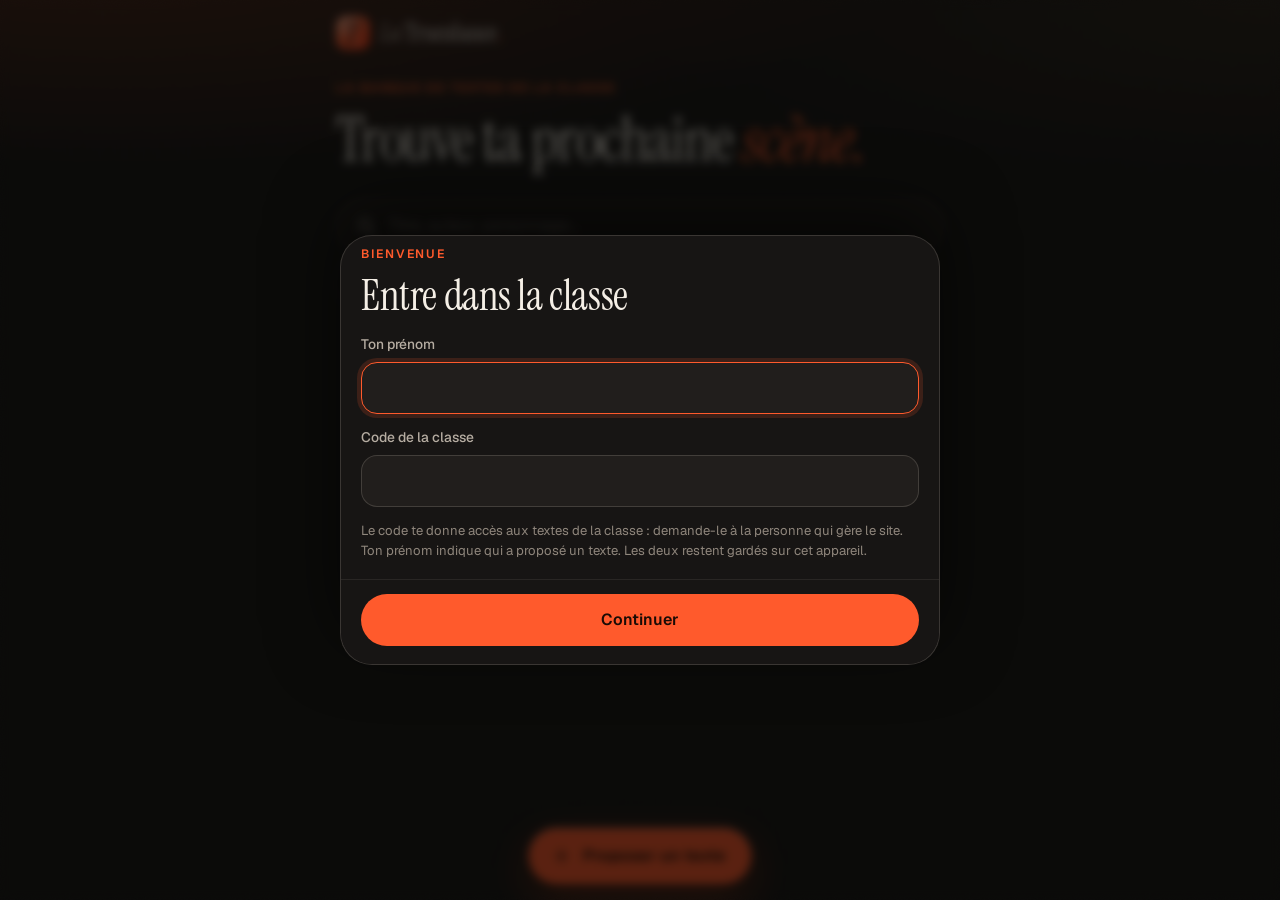
==== commit f1005e64: "Tri, Mon répertoire, échéance mémorisée, bandeau de mise à jour ; corrige la fenêtre d'entrée invisi" ====
--- a/index.html
+++ b/index.html
@@ -31,6 +31,7 @@
     <symbol id="i-menu" viewBox="0 0 24 24"><path d="M5 8h14M5 12h14M5 16h9"/></symbol>
     <symbol id="i-partager" viewBox="0 0 24 24"><path d="M12 3v12M8 7l4-4 4 4M7 10H6a1 1 0 0 0-1 1v8a1 1 0 0 0 1 1h12a1 1 0 0 0 1-1v-8a1 1 0 0 0-1-1h-1"/></symbol>
     <symbol id="i-ecran" viewBox="0 0 24 24"><rect x="4" y="4" width="16" height="16" rx="4"/><path d="M12 8.5v7M8.5 12h7"/></symbol>
+    <symbol id="i-coeur" viewBox="0 0 24 24"><path d="M12 20s-7.5-4.6-7.5-10.2A4.3 4.3 0 0 1 12 7.2a4.3 4.3 0 0 1 7.5 2.6C19.5 15.4 12 20 12 20z"/></symbol>
     <symbol id="i-points" viewBox="0 0 24 24"><circle cx="12" cy="5.5" r="1.2"/><circle cx="12" cy="12" r="1.2"/><circle cx="12" cy="18.5" r="1.2"/></symbol>
   </svg>
 
@@ -59,10 +60,18 @@
           <span>Filtres</span>
           <b id="nb-filtres" hidden>0</b>
         </button>
+        <button id="chip-favoris" class="chip chip-fixe" type="button" aria-pressed="false">
+          <svg class="ico" aria-hidden="true"><use href="#i-coeur"/></svg>
+          <span>Mon répertoire</span>
+          <b id="nb-favoris" hidden>0</b>
+        </button>
       </div>
     </div>
 
-    <p id="compteur" aria-live="polite"></p>
+    <div class="ligne-compteur">
+      <p id="compteur" aria-live="polite"></p>
+      <button id="tout-voir" class="lien" type="button" hidden></button>
+    </div>
     <section id="liste" class="liste"></section>
 
     <footer class="pied">
@@ -74,6 +83,12 @@
   <button id="proposer" class="proposer" type="button" hidden>
     <svg class="ico" aria-hidden="true"><use href="#i-plus"/></svg><span>Proposer un texte</span>
   </button>
+
+  <!-- Nouvelle version -->
+  <div id="maj" class="maj" role="status" hidden>
+    <span>Nouvelle version disponible</span>
+    <button id="maj-action" type="button">Mettre à jour</button>
+  </div>
 
   <!-- Filtres -->
   <dialog id="filtres-dialog" class="feuille" aria-labelledby="filtres-titre">
--- a/style.css
+++ b/style.css
@@ -249,8 +249,9 @@
   background: var(--texte);
   color: #17120e;
 }
-.chip-filtres .ico { width: 18px; height: 18px; }
-.chip-filtres b {
+.chip-filtres .ico, .chip-fixe .ico { width: 18px; height: 18px; }
+.chip-fixe.actif .ico { fill: currentColor; }
+.chip-filtres b, .chip-fixe b {
   display: grid;
   place-items: center;
   min-width: 20px;
@@ -263,8 +264,17 @@
   font-weight: 700;
 }
 
+.ligne-compteur {
+  display: flex;
+  align-items: baseline;
+  justify-content: space-between;
+  gap: 12px;
+  margin: 20px 4px 12px;
+}
+.ligne-compteur .lien { padding: 4px 0; font-size: .78rem; }
+
 #compteur {
-  margin: 20px 4px 12px;
+  margin: 0;
   color: var(--doux);
   font-size: .74rem;
   font-weight: 600;
@@ -362,6 +372,23 @@
   transition: transform .15s;
 }
 .lire:active { transform: scale(.97); }
+.fav {
+  display: grid;
+  place-items: center;
+  flex: none;
+  width: 52px;
+  height: 52px;
+  padding: 0;
+  border: 1px solid var(--ligne-forte);
+  border-radius: 50%;
+  background: none;
+  color: var(--doux);
+  transition: transform .15s, color .15s, background .15s;
+}
+.fav:active { transform: scale(.92); }
+.fav.actif { border-color: transparent; background: rgba(255, 90, 44, .16); color: var(--accent); }
+.fav.actif .ico { fill: currentColor; animation: pop .3s cubic-bezier(.2, .9, .3, 1.4); }
+
 .indispo {
   display: flex;
   flex: 1;
@@ -442,10 +469,10 @@
 dialog.feuille {
   width: min(100%, 600px);
   max-width: 100%;
+  max-height: 92vh;
   max-height: min(92dvh, 880px);
   margin: auto auto 0;
   padding: 0;
-  overflow: hidden;
   border: 0;
   border-top: 1px solid var(--ligne-forte);
   border-radius: 32px 32px 0 0;
@@ -617,6 +644,7 @@
 @keyframes monte { from { opacity: 0; transform: translateY(18px); } }
 @keyframes glisse { from { transform: translateY(100%); } }
 @keyframes fondu { from { opacity: 0; } }
+@keyframes pop { 50% { transform: scale(1.3); } }
 @keyframes reflet { to { background-position: -150% 0; } }
 
 @media (hover: hover) {
@@ -631,6 +659,7 @@
 /* Écrans larges : la feuille devient une fenêtre centrée. */
 @media (min-width: 700px) {
   dialog.feuille { margin: auto; border-radius: 32px; border: 1px solid var(--ligne-forte); }
+  .feuille-pied { border-radius: 0 0 31px 31px; }
 }
 
 /* Remplissage automatique à partir du PDF */
@@ -647,6 +676,36 @@
 .auto-info.erreur { color: var(--erreur); }
 .champ input.auto, .champ select.auto { border-color: rgba(255, 90, 44, .6); }
 
+/* Bandeau « Nouvelle version », au-dessus du bouton Proposer */
+.maj {
+  position: fixed;
+  left: 50%;
+  bottom: calc(env(safe-area-inset-bottom) + 88px);
+  z-index: 45;
+  display: flex;
+  align-items: center;
+  gap: 14px;
+  width: max-content;
+  max-width: calc(100% - 32px);
+  padding: 8px 8px 8px 20px;
+  border: 1px solid var(--ligne-forte);
+  border-radius: 999px;
+  background: var(--surface-3);
+  box-shadow: 0 10px 30px rgba(0, 0, 0, .5);
+  font-size: .9rem;
+  transform: translateX(-50%);
+  animation: fondu .4s both;
+}
+.maj button {
+  min-height: 40px;
+  padding: 0 18px;
+  border: 0;
+  border-radius: 999px;
+  background: var(--texte);
+  color: #17120e;
+  font-weight: 600;
+}
+
 .sprite { position: absolute; width: 0; height: 0; }
 .acces-erreur { min-height: 0; margin: -4px 0 14px; color: var(--erreur); font-size: .9rem; font-weight: 500; }
 .acces-erreur:empty { display: none; }
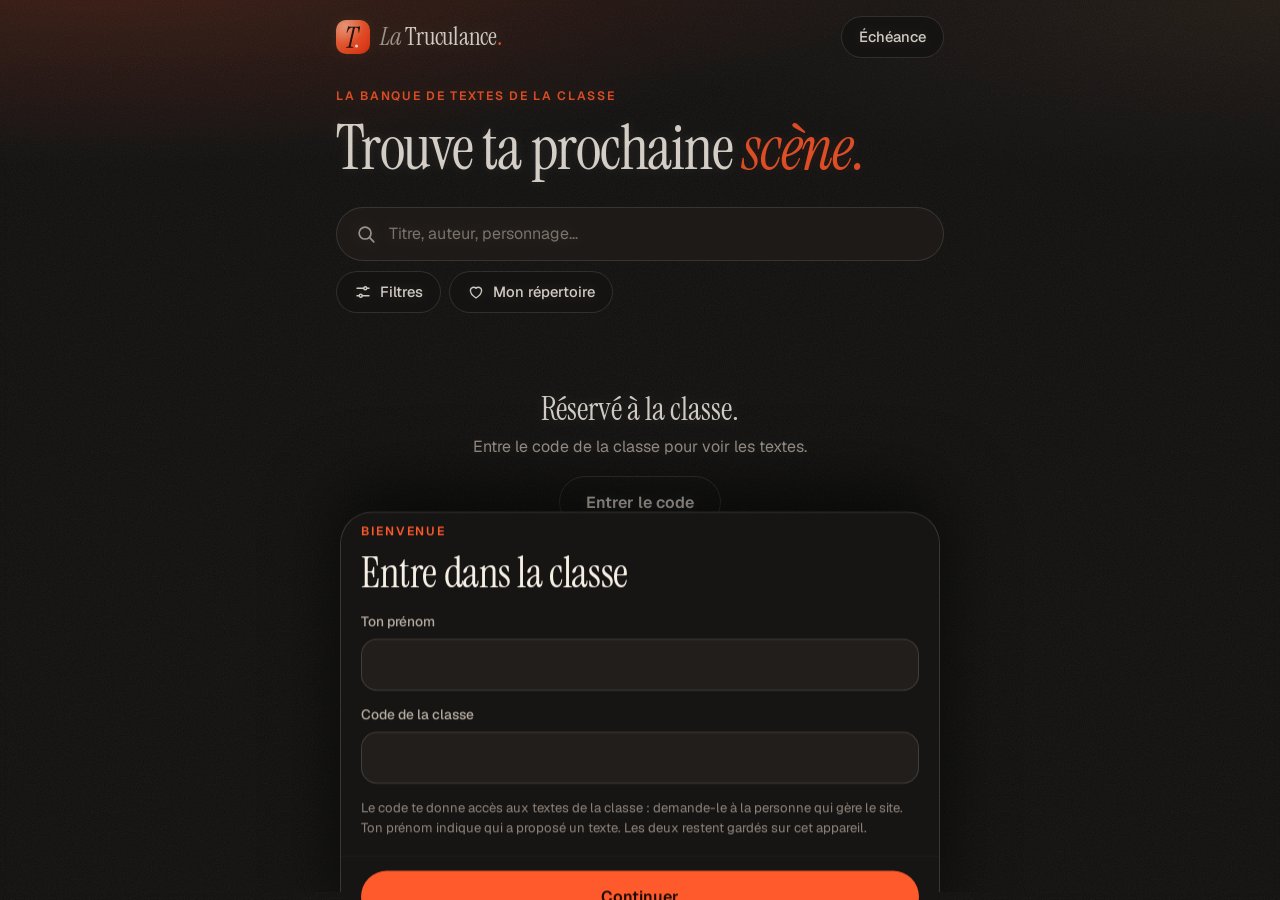
==== commit 6f805e0e: "Page Échéance : ordre de passage lu depuis le Sheet de la classe, rapprochement avec la liste du pro" ====
--- a/index.html
+++ b/index.html
@@ -40,7 +40,10 @@
       <img src="favicon.svg" alt="" width="34" height="34">
       <span><i>La</i> Truculance<b>.</b></span>
     </a>
-    <button id="nom-utilisateur" class="avatar" type="button" hidden></button>
+    <div class="haut-droite">
+      <a class="chip" href="echeance.html">Échéance</a>
+      <button id="nom-utilisateur" class="avatar" type="button" hidden></button>
+    </div>
   </header>
 
   <main>
@@ -65,6 +68,11 @@
           <span>Mon répertoire</span>
           <b id="nb-favoris" hidden>0</b>
         </button>
+        <button id="chip-propositions" class="chip chip-fixe" type="button" hidden>
+          <svg class="ico" aria-hidden="true"><use href="#i-menu"/></svg>
+          <span>Mes propositions</span>
+          <b id="nb-propositions" hidden>0</b>
+        </button>
       </div>
     </div>
 
@@ -102,6 +110,20 @@
     <div class="feuille-pied pied-filtres">
       <button id="reinitialiser" class="secondaire" type="button">Réinitialiser</button>
       <button id="appliquer" class="principal" type="button">Voir les textes</button>
+    </div>
+  </dialog>
+
+  <!-- Mes propositions -->
+  <dialog id="propositions-dialog" class="feuille" aria-labelledby="propositions-titre">
+    <div class="feuille-tete">
+      <h2 id="propositions-titre">Mes propositions</h2>
+      <button id="fermer-propositions" class="fermer" type="button" aria-label="Fermer">
+        <svg class="ico" aria-hidden="true"><use href="#i-fermer"/></svg>
+      </button>
+    </div>
+    <div class="feuille-corps">
+      <ul id="propositions-liste" class="propositions"></ul>
+      <p id="propositions-note" class="droits"></p>
     </div>
   </dialog>
 
@@ -190,7 +212,9 @@
   <script src="script.js"></script>
   <script src="extraction.js"></script>
   <script src="envoi.js"></script>
+  <script src="propositions.js"></script>
   <script src="identite.js"></script>
+  <script src="lecteur.js"></script>
   <script src="installer.js"></script>
   <script src="demarrage.js"></script>
 </body>
--- a/style.css
+++ b/style.css
@@ -484,7 +484,7 @@
   flex-direction: column;
   animation: glisse .4s cubic-bezier(.2, .9, .25, 1);
 }
-dialog.feuille form { display: flex; flex: 1; flex-direction: column; min-height: 0; }
+dialog.feuille form { display: flex; flex: 1 1 auto; flex-direction: column; min-height: 0; }
 
 .feuille-tete {
   display: flex;
@@ -709,3 +709,212 @@
 .sprite { position: absolute; width: 0; height: 0; }
 .acces-erreur { min-height: 0; margin: -4px 0 14px; color: var(--erreur); font-size: .9rem; font-weight: 500; }
 .acces-erreur:empty { display: none; }
+
+/* ---------- Lecteur de PDF ---------- */
+
+dialog.lecteur {
+  width: min(100%, 760px);
+  height: 94vh;
+  height: min(94dvh, 1200px);
+  max-height: none;
+}
+.lecteur-tete { gap: 10px; padding-bottom: 12px; }
+.lecteur-tete h2 {
+  flex: 1;
+  min-width: 0;
+  overflow: hidden;
+  font-size: 1.35rem;
+  line-height: 1.15;
+  text-overflow: ellipsis;
+  white-space: nowrap;
+}
+.lecteur-enreg { height: 42px; padding: 0 15px; }
+.lecteur-pages {
+  flex: 1 1 auto;
+  min-height: 0;
+  padding: 10px 10px calc(14px + env(safe-area-inset-bottom));
+  overflow-y: auto;
+  overscroll-behavior: contain;
+  background: var(--bg);
+  -webkit-overflow-scrolling: touch;
+}
+.page-pdf {
+  width: 100%;
+  margin: 0 auto 10px;
+  border-radius: 6px;
+  background: #fff;
+  overflow: hidden;
+}
+.page-pdf canvas { display: block; width: 100%; height: auto; }
+.lecteur-statut { margin: 0; padding: 14px 20px; color: var(--doux); text-align: center; }
+.lecteur-statut.erreur { color: var(--erreur); }
+.lecteur .lien { align-self: center; margin-bottom: 14px; }
+
+/* ---------- Page admin ---------- */
+
+.admin-main { padding-bottom: 60px; }
+.admin-connexion { max-width: 420px; padding-top: 24px; }
+.admin-connexion .principal { width: 100%; margin-top: 6px; }
+.admin-erreur { min-height: 1.3em; margin: 0 0 10px; color: var(--erreur); font-size: .9rem; }
+
+.auto-carte {
+  display: flex;
+  align-items: center;
+  gap: 16px;
+  margin: 8px 0 16px;
+  padding: 16px 18px;
+  border: 1px solid var(--ligne);
+  border-radius: 24px;
+  background: var(--surface);
+}
+.auto-carte > div { flex: 1; min-width: 0; }
+.auto-carte h2 { margin: 0 0 3px; font-size: 1rem; font-weight: 600; }
+.auto-carte p { margin: 0; color: var(--doux); font-size: .85rem; line-height: 1.4; }
+.auto-carte.actif { border-color: rgba(255, 90, 44, .5); }
+
+.interrupteur {
+  position: relative;
+  flex: none;
+  width: 54px;
+  height: 32px;
+  padding: 0;
+  border: 1px solid var(--ligne-forte);
+  border-radius: 999px;
+  background: var(--surface-3);
+  transition: background .2s;
+}
+.interrupteur::after {
+  content: "";
+  position: absolute;
+  top: 3px;
+  left: 3px;
+  width: 24px;
+  height: 24px;
+  border-radius: 50%;
+  background: var(--texte);
+  transition: transform .2s;
+}
+.interrupteur[aria-checked="true"] { border-color: transparent; background: var(--accent); }
+.interrupteur[aria-checked="true"]::after { transform: translateX(22px); background: #fff; }
+
+.admin-onglets { display: flex; flex-wrap: wrap; gap: 8px; margin-bottom: 14px; }
+.admin-onglets .chip b {
+  display: grid;
+  place-items: center;
+  min-width: 20px;
+  height: 20px;
+  padding: 0 5px;
+  border-radius: 10px;
+  background: var(--surface-3);
+  font-size: .75rem;
+}
+.admin-onglets .chip.actif b { background: var(--accent); color: var(--sur-accent); }
+.admin-barre { display: flex; align-items: center; justify-content: space-between; gap: 10px; margin-bottom: 12px; color: var(--doux); font-size: .9rem; }
+.admin-barre p { margin: 0; }
+.admin-info { margin: 0 0 14px; padding: 12px 16px; border-radius: 16px; background: var(--surface-2); color: var(--doux); font-size: .9rem; }
+.admin-info.erreur { color: var(--erreur); }
+
+.carte-admin .carte-pied { flex-wrap: wrap; align-items: center; }
+.carte-admin .carte-pied > * { min-height: 44px; }
+.carte-admin .carte-pied .principal, .carte-admin .carte-pied .secondaire { padding: 0 20px; }
+.carte-admin .lire { flex: 1 1 100%; border: 0; text-decoration: none; }
+.carte-admin .secondaire.danger { border-color: rgba(255, 138, 122, .45); color: var(--erreur); }
+.carte-admin .depuis { margin: 12px 0 0; color: var(--faible); font-size: .85rem; }
+
+/* ---------- Mes propositions ---------- */
+
+.propositions { display: grid; gap: 10px; margin: 6px 0 14px; padding: 0; list-style: none; }
+.proposition {
+  display: flex;
+  flex-wrap: wrap;
+  align-items: center;
+  justify-content: space-between;
+  gap: 6px 12px;
+  padding: 14px 16px;
+  border: 1px solid var(--ligne);
+  border-radius: 20px;
+  background: var(--surface-2);
+}
+.proposition-titre { flex: 1 1 12rem; min-width: 0; font-weight: 600; overflow-wrap: anywhere; }
+.etat {
+  flex: none;
+  padding: 5px 12px;
+  border-radius: 999px;
+  background: var(--surface-3);
+  color: var(--doux);
+  font-size: .8rem;
+  font-weight: 600;
+}
+.etat-valide { background: rgba(120, 200, 140, .16); color: #9fe0b0; }
+.etat-refuse { background: rgba(255, 138, 122, .14); color: var(--erreur); }
+.etat.nouveau { box-shadow: 0 0 0 2px var(--accent); }
+
+/* ---------- Modification dans l'admin ---------- */
+
+.edition { margin-top: 18px; padding-top: 6px; border-top: 1px solid var(--ligne); }
+.edition .champ { margin-bottom: 10px; }
+.edition .actions { margin-top: 6px; }
+
+/* ---------- Échéance ---------- */
+
+.haut-droite { display: flex; align-items: center; gap: 10px; }
+a.chip { color: var(--texte); text-decoration: none; }
+.echeance-titre { margin: 10px 0 0; color: var(--faible); font-size: .9rem; }
+
+.passage-tete { display: flex; align-items: center; gap: 16px; }
+.passage-num {
+  flex: none;
+  min-width: 2.2ch;
+  color: var(--accent);
+  font: 400 2.6rem/1 var(--serif);
+  text-align: center;
+}
+.passage-qui { flex: 1; min-width: 0; }
+.passage-qui h2 { margin: 0; font: 400 1.7rem/1.05 var(--serif); overflow-wrap: anywhere; }
+.passage-qui .auteur { margin: 4px 0 0; }
+.carte.passage .etiquette { margin-top: 16px; }
+.carte .detail { margin: 2px 0 0; color: var(--texte); white-space: pre-line; overflow-wrap: anywhere; }
+.carte.moi { border-color: rgba(255, 90, 44, .55); }
+
+.moi-carte { margin-bottom: 18px; border-color: rgba(255, 90, 44, .45); }
+.mon-passage { padding: 14px 0 4px; }
+.mon-passage + .mon-passage { border-top: 1px solid var(--ligne); }
+.mon-num { margin: 0 0 4px; font: 400 1.5rem/1.1 var(--serif); }
+
+.materiel { display: grid; gap: 14px; margin: 16px 0 0; padding: 0; list-style: none; }
+.materiel li { display: grid; gap: 2px; padding-bottom: 14px; border-bottom: 1px solid var(--ligne); }
+.materiel li:last-child { padding-bottom: 0; border-bottom: 0; }
+.materiel li.moi b { color: var(--accent); }
+.materiel span { overflow-wrap: anywhere; }
+.materiel small { color: var(--faible); }
+
+/* ---------- Admin : échéance ---------- */
+
+.champ textarea {
+  display: block;
+  width: 100%;
+  margin-top: 7px;
+  padding: 13px 15px;
+  border: 1px solid var(--ligne-forte);
+  border-radius: 16px;
+  background: var(--surface-2);
+  color: var(--texte);
+  font-size: 16px;
+  line-height: 1.4;
+  resize: vertical;
+}
+.champ textarea:focus { outline: 0; border-color: var(--accent); box-shadow: 0 0 0 4px rgba(255, 90, 44, .16); }
+.ech-bloc { margin-bottom: 14px; }
+.ech-bloc .principal { width: 100%; }
+.ech-ligne { padding: 12px 0; border-top: 1px solid var(--ligne); }
+.ech-ligne p { margin: 0 0 8px; overflow-wrap: anywhere; }
+.ech-ligne select {
+  width: 100%;
+  height: 48px;
+  padding: 0 12px;
+  border: 1px solid var(--ligne-forte);
+  border-radius: 14px;
+  background: var(--surface-2);
+  color: var(--texte);
+  font-size: 16px;
+}
